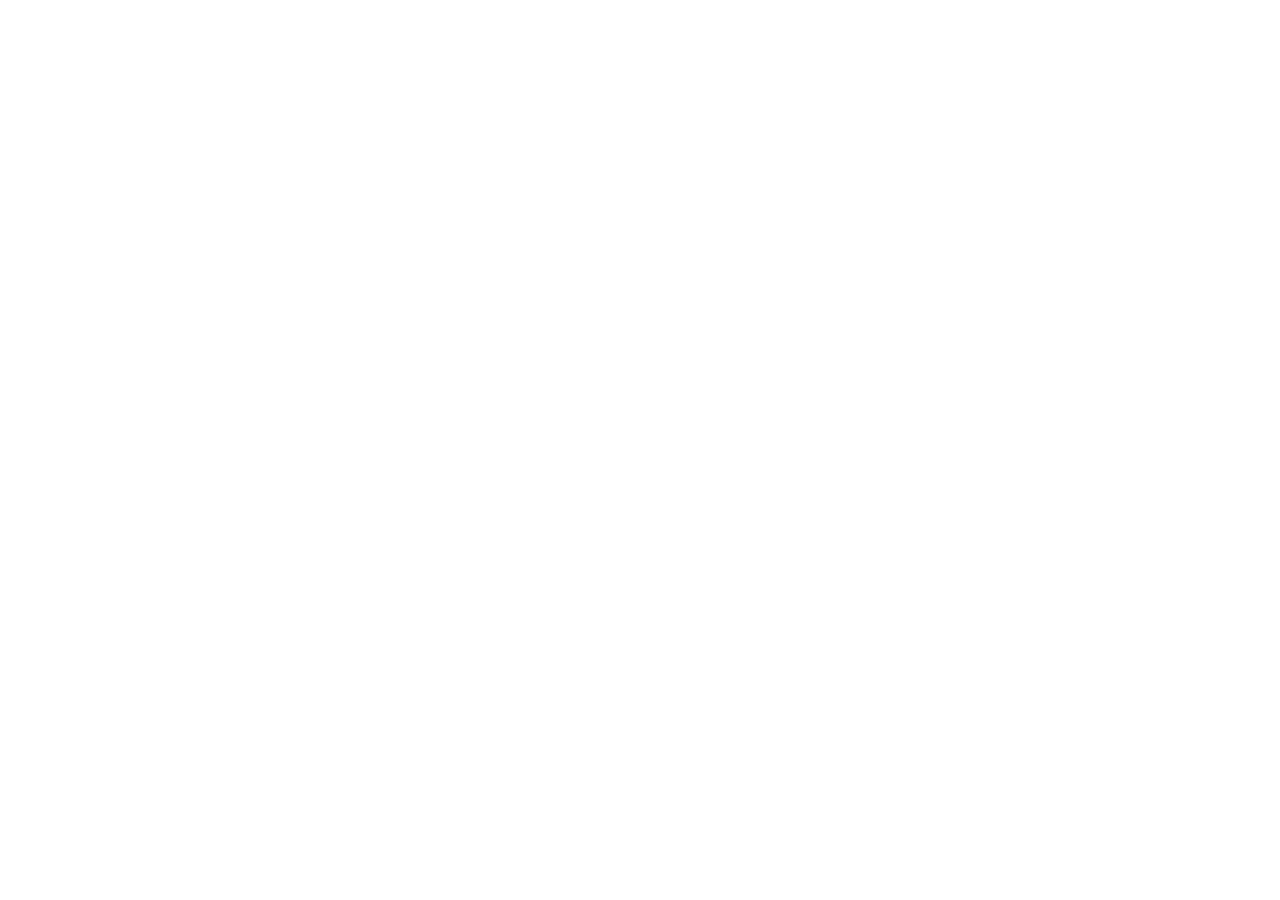
==== contact.html @ c5de1b91 "Ajout du squelette HTML sémantique des 4 pages (header, nav, main, footer)" ====
<!DOCTYPE html>
<html lang="fr">
<head>
    <meta charset="UTF-8">
    <meta name="viewport" content="width=device-width, initial-scale=1.0">
    <title>AfriConnect Summit 2026 - Contact & Inscriptions</title>
    <link rel="stylesheet" href="css/style.css">
</head>
<body>
    <header>
        <nav>
            <!-- logo,lien,toggle dark mode,hamburger -->
        </nav>
    </header>

    <main>
        <section id="hero-interne">

        </section>

        <section id="formulaire">

        </section>

        <section id="faq">

        </section>

        <section id="carte">

        </section>
    </main>

    <footer>

    </footer>

    <script src="js/main.js"></script>   
</body>
</html>
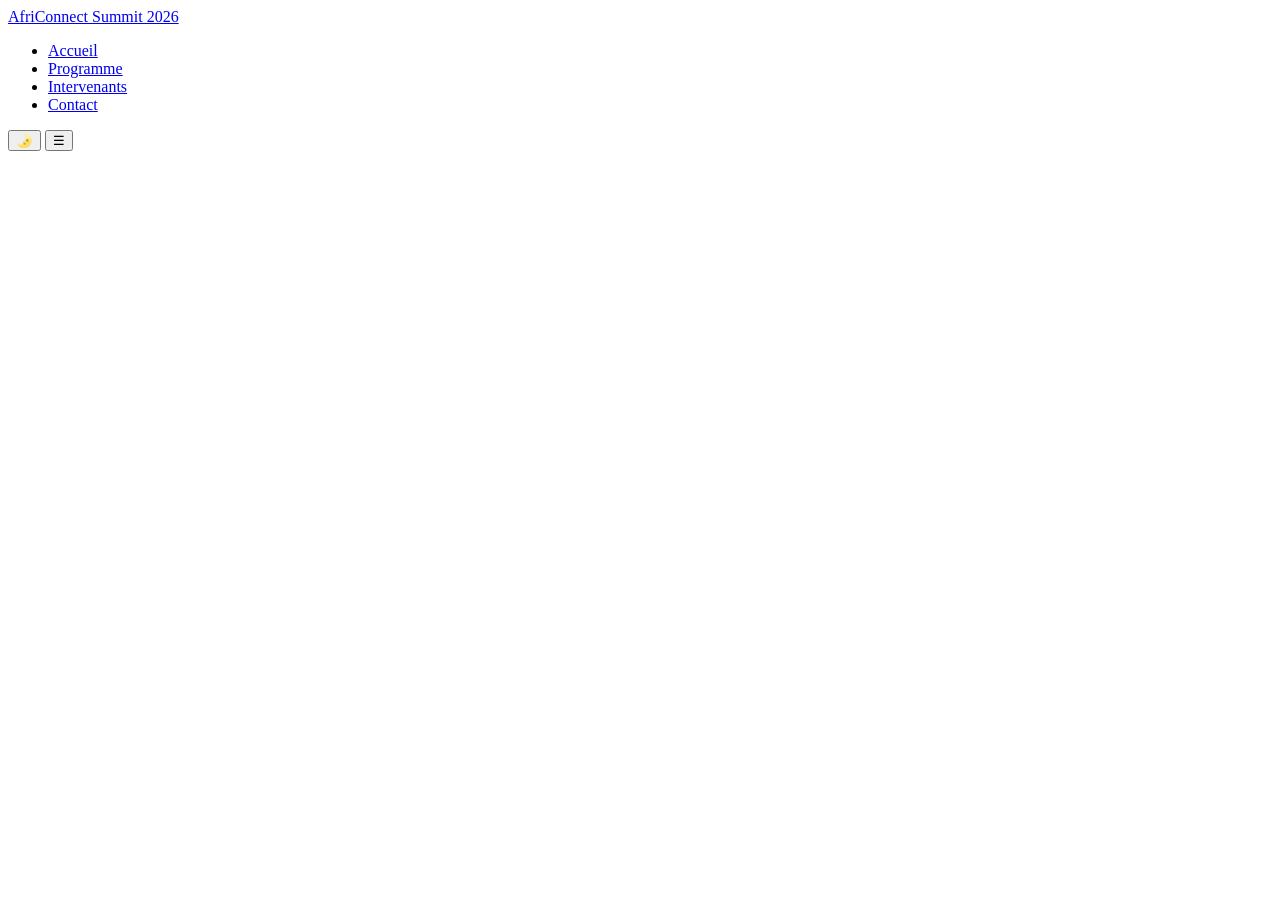
==== commit e22a5360: "Ajout du contenu de la navbar (logo, liens, toggle, hamburger) sur les 4 pages" ====
--- a/contact.html
+++ b/contact.html
@@ -10,6 +10,19 @@
     <header>
         <nav>
             <!-- logo,lien,toggle dark mode,hamburger -->
+             <!-- lien qui amene toujours vers l'accueil -->
+             <a href="index.html" class="logo">AfriConnect Summit 2026</a>
+              <!-- liste des 4 liens de navigations -->
+              <ul class="nav-links">
+                  <li><a href="index.html">Accueil</a></li>
+                  <li><a href="programme.html">Programme</a></li>
+                  <li><a href="intervenants.html">Intervenants</a></li>
+                  <li><a href="contact.html">Contact</a></li>
+              </ul>
+                <!-- bouton pour basculer entre le mode clair et le mode sombre -->
+                 <button class="theme-toggle" aria-label="changer le theme">🌛</button>
+                 <!-- bouton hamburger pour les petits ecrans --> 
+                 <button class="hamburger" aria-label="Menu">☰</button>
         </nav>
     </header>
 
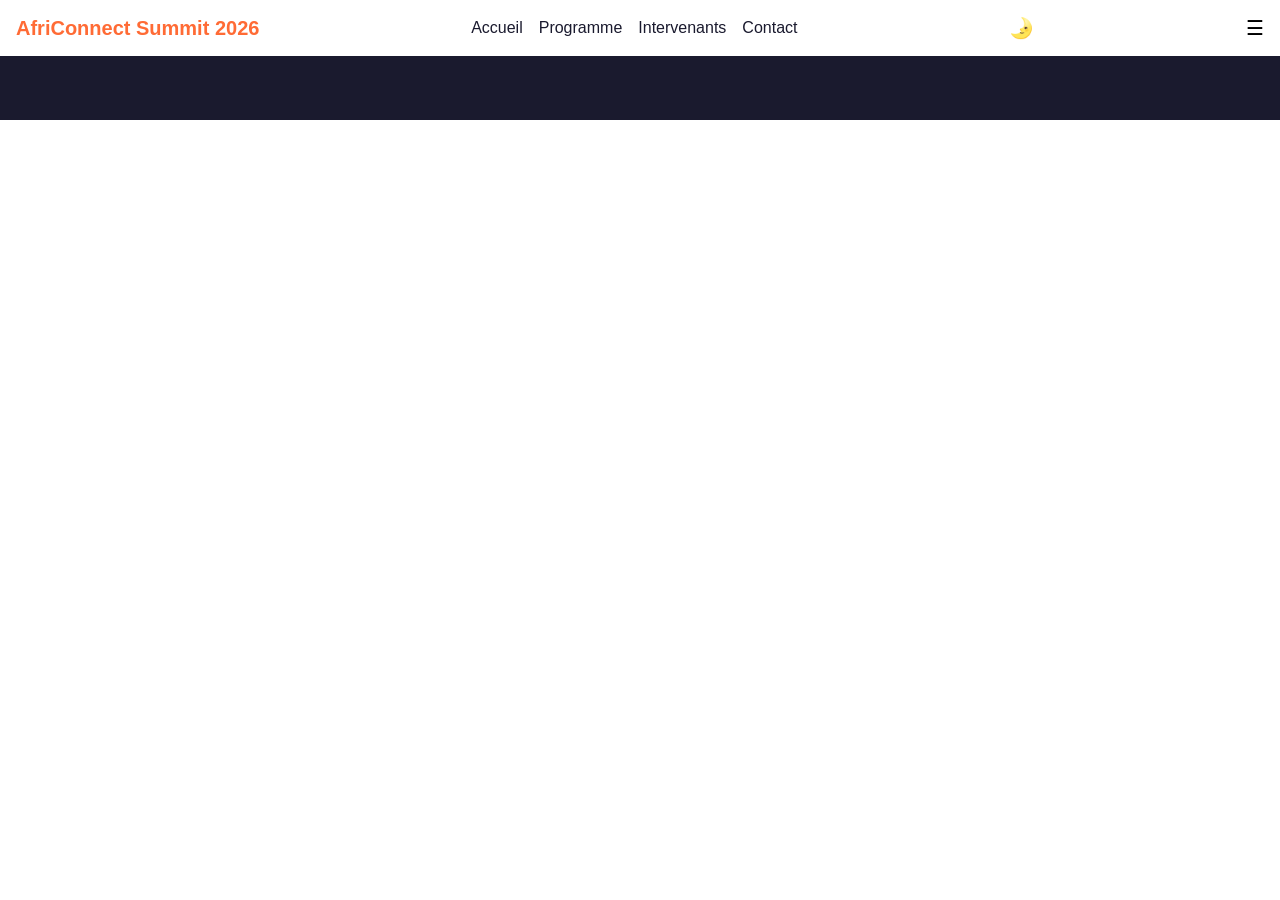
==== commit 34961e1d: "Correction du conflit CSS entre navbar et fil d'Ariane (ajout classe main-nav)et Ajout du hero inter" ====
--- a/contact.html
+++ b/contact.html
@@ -1,28 +1,30 @@
 <!DOCTYPE html>
 <html lang="fr">
+
 <head>
     <meta charset="UTF-8">
     <meta name="viewport" content="width=device-width, initial-scale=1.0">
     <title>AfriConnect Summit 2026 - Contact & Inscriptions</title>
     <link rel="stylesheet" href="css/style.css">
 </head>
+
 <body>
     <header>
-        <nav>
+        <nav class="main-nav">
             <!-- logo,lien,toggle dark mode,hamburger -->
-             <!-- lien qui amene toujours vers l'accueil -->
-             <a href="index.html" class="logo">AfriConnect Summit 2026</a>
-              <!-- liste des 4 liens de navigations -->
-              <ul class="nav-links">
-                  <li><a href="index.html">Accueil</a></li>
-                  <li><a href="programme.html">Programme</a></li>
-                  <li><a href="intervenants.html">Intervenants</a></li>
-                  <li><a href="contact.html">Contact</a></li>
-              </ul>
-                <!-- bouton pour basculer entre le mode clair et le mode sombre -->
-                 <button class="theme-toggle" aria-label="changer le theme">🌛</button>
-                 <!-- bouton hamburger pour les petits ecrans --> 
-                 <button class="hamburger" aria-label="Menu">☰</button>
+            <a href="index.html" class="logo">
+                <i class="bi bi-globe"></i>AfriConnect Summit 2026</a>
+            <!-- liste des 4 liens de navigations -->
+            <ul class="nav-links">
+                <li><a href="index.html">Accueil</a></li>
+                <li><a href="programme.html">Programme</a></li>
+                <li><a href="intervenants.html">Intervenants</a></li>
+                <li><a href="contact.html">Contact</a></li>
+            </ul>
+            <!-- bouton pour basculer entre le mode clair et le mode sombre -->
+            <button class="theme-toggle" aria-label="changer le theme">🌛</button>
+            <!-- bouton hamburger pour les petits ecrans -->
+            <button class="hamburger" aria-label="Menu">☰</button>
         </nav>
     </header>
 
@@ -48,6 +50,7 @@
 
     </footer>
 
-    <script src="js/main.js"></script>   
+    <script src="js/main.js"></script>
 </body>
+
 </html>
--- a/css/style.css
+++ b/css/style.css
@@ -0,0 +1,469 @@
+:root {
+  --color-primary: #FF6B35;
+  --color-secondary: #004E89;
+  --color-bg: #FFFFFF;
+  --color-text: #1A1A2E;
+  --font-heading: 'Sora', sans-serif;
+  --font-body: 'Inter', sans-serif;
+  --spacing-md: 1rem;
+  --radius: 8px;
+}
+
+[data-theme="dark"] {
+  --color-bg: #1A1A2E;
+  --color-text: #F1F5F9;
+}
+
+/* RESET CSS */
+/* On annule les marges/paddings par défaut du navigateur (différents selon Chrome, Firefox, etc.)
+   et on force box-sizing: border-box pour que les paddings/bordures n'agrandissent pas
+   la taille totale des éléments (plus facile à calculer en layout)  */
+* {
+  margin: 0;
+  padding: 0;
+  box-sizing: border-box;
+}
+
+/* STYLE DE BASE DU BODY */
+/* On applique la police de texte courant et les couleurs de fond/texte
+   définies dans les variables CSS de :root.
+   La transition permet un changement en douceur lors du basculement dark/light mode  */
+body {
+  font-family: var(--font-body);
+  background-color: var(--color-bg);
+  color: var(--color-text);
+  transition: background-color 0.3s ease, color 0.3s ease;
+}
+
+/* NAVBAR */
+.main-nav {
+  display: flex;
+  align-items: center;
+  justify-content: space-between;
+  padding: var(--spacing-md);
+  background-color: var(--color-bg);
+}
+.main-nav {
+  display: flex;
+  align-items: center;
+  justify-content: space-between;
+  padding: var(--spacing-md);
+  background-color: var(--color-bg);
+  flex-wrap: wrap;
+  gap: var(--spacing-md);
+}
+
+.nav-links {
+  display: flex;
+  list-style: none;
+  gap: var(--spacing-md);
+}
+
+.nav-links a {
+  text-decoration: none;
+  color: var(--color-text);
+  font-family: var(--font-body);
+}
+
+.logo {
+  font-family: var(--font-heading);
+  font-weight: bold;
+  font-size: 1.25rem;
+  color: var(--color-primary);
+  text-decoration: none;
+}
+
+.theme-toggle,
+.hamburger {
+  background: none;
+  border: none;
+  font-size: 1.25rem;
+  cursor: pointer;
+}
+
+/* RESPONSIVE - MOBILE (sous 768px)  */
+@media (max-width: 768px) {
+  .nav-links {
+    display: none;
+  }
+}
+
+/*  HERO */
+#hero {
+  min-height: 100vh;
+  display: flex;
+  flex-direction: column;
+  align-items: center;
+  justify-content: center;
+  text-align: center;
+  padding: var(--spacing-md);
+  gap: var(--spacing-md);
+  animation: fadeIn 1s ease-in;
+}
+
+#hero h1 {
+  font-family: var(--font-heading);
+  font-size: 2.5rem;
+  color: var(--color-text);
+  max-width: 700px;
+}
+
+#hero p {
+  font-family: var(--font-body);
+  font-size: 1.1rem;
+  color: var(--color-secondary);
+}
+
+.hero-buttons {
+  display: flex;
+  gap: var(--spacing-md);
+  margin-top: var(--spacing-md);
+}
+
+.btn-primary,
+.btn-secondary {
+  padding: 0.75rem 1.5rem;
+  border-radius: var(--radius);
+  text-decoration: none;
+  font-family: var(--font-body);
+  font-weight: bold;
+  transition: transform 0.2s ease, opacity 0.2s ease;
+}
+
+.btn-primary {
+  background-color: var(--color-primary);
+  color: #FFFFFF;
+}
+
+.btn-secondary {
+  background-color: transparent;
+  color: var(--color-primary);
+  border: 2px solid var(--color-primary);
+}
+
+.btn-primary:hover,
+.btn-secondary:hover {
+  transform: translateY(-3px);
+  opacity: 0.9;
+}
+#hero {
+  min-height: 100vh;
+  display: flex;
+  flex-direction: column;
+  align-items: center;
+  justify-content: center;
+  text-align: center;
+  padding: var(--spacing-md);
+  gap: var(--spacing-md);
+  animation: fadeIn 1s ease-in;
+  
+  background-image: linear-gradient(rgba(0, 0, 0, 0.3), rgba(0, 0, 0, 0.3)), url('../images/hero-bg.png');
+  background-size: cover;
+  background-position: center;
+  background-repeat: no-repeat;
+}
+#hero h1 {
+  font-family: var(--font-heading);
+  font-size: 2.5rem;
+  color: #FFFFFF;  /* changé en blanc */
+  max-width: 700px;
+}
+
+#hero p {
+  font-family: var(--font-body);
+  font-size: 1.1rem;
+  color: #F1F5F9;  /* changé en gris très clair */
+}
+
+/* Animation d'apparition en fondu au chargement de la page */
+@keyframes fadeIn {
+  from {
+    opacity: 0;
+  }
+
+  to {
+    opacity: 1;
+  }
+}
+
+/* STATS */
+#stats {
+  padding: calc(var(--spacing-md) * 3) var(--spacing-md);
+  text-align: center;
+}
+
+#stats h2 {
+  font-family: var(--font-heading);
+  font-size: 2rem;
+  margin-bottom: calc(var(--spacing-md) * 2);
+  color: var(--color-text);
+}
+
+.stats-grid {
+  display: grid;
+  grid-template-columns: repeat(4, 1fr);
+  gap: var(--spacing-md);
+  max-width: 1000px;
+  margin: 0 auto;
+}
+
+.stat-number {
+  display: block;
+  font-family: var(--font-heading);
+  font-size: 2.5rem;
+  font-weight: bold;
+  color: var(--color-primary);
+}
+
+.stat-item p {
+  font-family: var(--font-body);
+  color: var(--color-secondary);
+}
+
+/* ===== POURQUOI PARTICIPER ===== */
+#pourquoi-participer {
+  padding: calc(var(--spacing-md) * 3) var(--spacing-md);
+  text-align: center;
+}
+
+#pourquoi-participer h2 {
+  font-family: var(--font-heading);
+  font-size: 2rem;
+  margin-bottom: calc(var(--spacing-md) * 2);
+  color: var(--color-text);
+}
+
+.reasons-grid {
+  display: flex;
+  justify-content: center;
+  gap: calc(var(--spacing-md) * 2);
+  flex-wrap: wrap;
+  max-width: 1100px;
+  margin: 0 auto;
+}
+
+.reason-item {
+  flex: 1;
+  min-width: 250px;
+  max-width: 320px;
+}
+
+.reason-item i {
+  font-size: 2.5rem;
+  color: var(--color-primary);
+  margin-bottom: var(--spacing-md);
+  display: block;
+}
+
+.reason-item h3 {
+  font-family: var(--font-heading);
+  font-size: 1.25rem;
+  margin-bottom: 0.5rem;
+  color: var(--color-text);
+}
+
+.reason-item p {
+  font-family: var(--font-body);
+  color: var(--color-secondary);
+  font-size: 0.95rem;
+}
+
+/*  INTERVENANTS VEDETTES */
+#intervenants {
+  padding: calc(var(--spacing-md) * 3) var(--spacing-md);
+  text-align: center;
+}
+
+#intervenants h2 {
+  font-family: var(--font-heading);
+  font-size: 2rem;
+  margin-bottom: calc(var(--spacing-md) * 2);
+  color: var(--color-text);
+}
+
+.speakers-grid {
+  display: grid;
+  grid-template-columns: repeat(4, 1fr);
+  gap: var(--spacing-md);
+  max-width: 1100px;
+  margin: 0 auto calc(var(--spacing-md) * 2) auto;
+}
+
+.speaker-card {
+  background-color: var(--color-bg);
+  border-radius: var(--radius);
+  overflow: hidden;
+  box-shadow: 0 2px 8px rgba(0, 0, 0, 0.1);
+  transition: transform 0.3s ease, box-shadow 0.3s ease;
+}
+
+.speaker-card img {
+  width: 100%;
+  height: 220px;
+  object-fit: cover;
+  display: block;
+}
+
+.speaker-card h3 {
+  font-family: var(--font-heading);
+  font-size: 1.1rem;
+  margin-top: var(--spacing-md);
+  color: var(--color-text);
+}
+
+.speaker-card p {
+  font-family: var(--font-body);
+  font-size: 0.9rem;
+  color: var(--color-secondary);
+  padding: 0 0.5rem;
+  margin-bottom: 0.5rem;
+}
+
+/* Effet hover : la carte se soulève légèrement avec une ombre plus marquée */
+.speaker-card:hover {
+  transform: translateY(-5px);
+  box-shadow: 0 6px 16px rgba(0, 0, 0, 0.15);
+}
+
+/* SPONSORS */
+#sponsors {
+  padding: calc(var(--spacing-md) * 3) var(--spacing-md);
+  text-align: center;
+}
+
+#sponsors h2 {
+  font-family: var(--font-heading);
+  font-size: 2rem;
+  margin-bottom: calc(var(--spacing-md) * 2);
+  color: var(--color-text);
+}
+
+.sponsors-flex {
+  display: flex;
+  flex-wrap: wrap;
+  justify-content: center;
+  align-items: center;
+  gap: var(--spacing-md);
+  max-width: 900px;
+  margin: 0 auto;
+}
+
+.sponsor-tier {
+  background-color: var(--color-bg);
+  border: 2px solid var(--color-secondary);
+  border-radius: var(--radius);
+  display: flex;
+  align-items: center;
+  justify-content: center;
+  font-family: var(--font-body);
+  font-weight: bold;
+  color: var(--color-text);
+}
+
+/* Niveau Or : le plus grand, le plus visible */
+.sponsor-tier.gold {
+  width: 220px;
+  height: 100px;
+  font-size: 1.2rem;
+  border-color: #FFD700;
+}
+
+/* Niveau Argent : taille intermédiaire */
+.sponsor-tier.silver {
+  width: 170px;
+  height: 80px;
+  font-size: 1rem;
+  border-color: #C0C0C0;
+}
+
+/* Niveau Bronze : le plus petit */
+.sponsor-tier.bronze {
+  width: 130px;
+  height: 60px;
+  font-size: 0.85rem;
+  border-color: #CD7F32;
+}
+/* FOOTER*/
+footer {
+  background-color: var(--color-text);
+  color: #FFFFFF;
+  padding: calc(var(--spacing-md) * 2) var(--spacing-md);
+  display: flex;
+  flex-wrap: wrap;
+  justify-content: space-between;
+  gap: calc(var(--spacing-md) * 2);
+}
+
+.footer-col {
+  flex: 1;
+  min-width: 200px;
+}
+
+.footer-col h3 {
+  font-family: var(--font-heading);
+  margin-bottom: var(--spacing-md);
+  color: #FFFFFF;
+}
+
+.footer-col p,
+.footer-col a {
+  color: #F1F5F9;
+  text-decoration: none;
+  font-family: var(--font-body);
+  font-size: 0.9rem;
+}
+
+.footer-col ul {
+  list-style: none;
+}
+
+.footer-col ul li {
+  margin-bottom: 0.5rem;
+}
+
+.social-icons {
+  display: flex;
+  gap: var(--spacing-md);
+}
+
+.social-icons i {
+  font-size: 1.5rem;
+  color: #FFFFFF;
+}
+
+.copyright {
+  width: 100%;
+  text-align: center;
+  font-size: 0.85rem;
+  color: #CBD5E1;
+  border-top: 1px solid rgba(255, 255, 255, 0.2);
+  padding-top: var(--spacing-md);
+}
+
+/* Bouton retour en haut : fixe, en bas à droite de l'écran */
+#back-to-top {
+  position: fixed;
+  bottom: 20px;
+  right: 20px;
+  background-color: var(--color-primary);
+  color: #FFFFFF;
+  border: none;
+  border-radius: 50%;
+  width: 45px;
+  height: 45px;
+  font-size: 1.2rem;
+  cursor: pointer;
+  box-shadow: 0 2px 8px rgba(0, 0, 0, 0.2);
+  display: none; /* caché par défaut, affiché via JavaScript après 300px de scroll */
+}
+/*FIL D'ARIANE*/
+.breadcrumb {
+  padding: var(--spacing-md);
+  font-size: 0.9rem;
+  color: var(--color-secondary);
+}
+
+.breadcrumb a {
+  color: var(--color-primary);
+  text-decoration: none;
+}
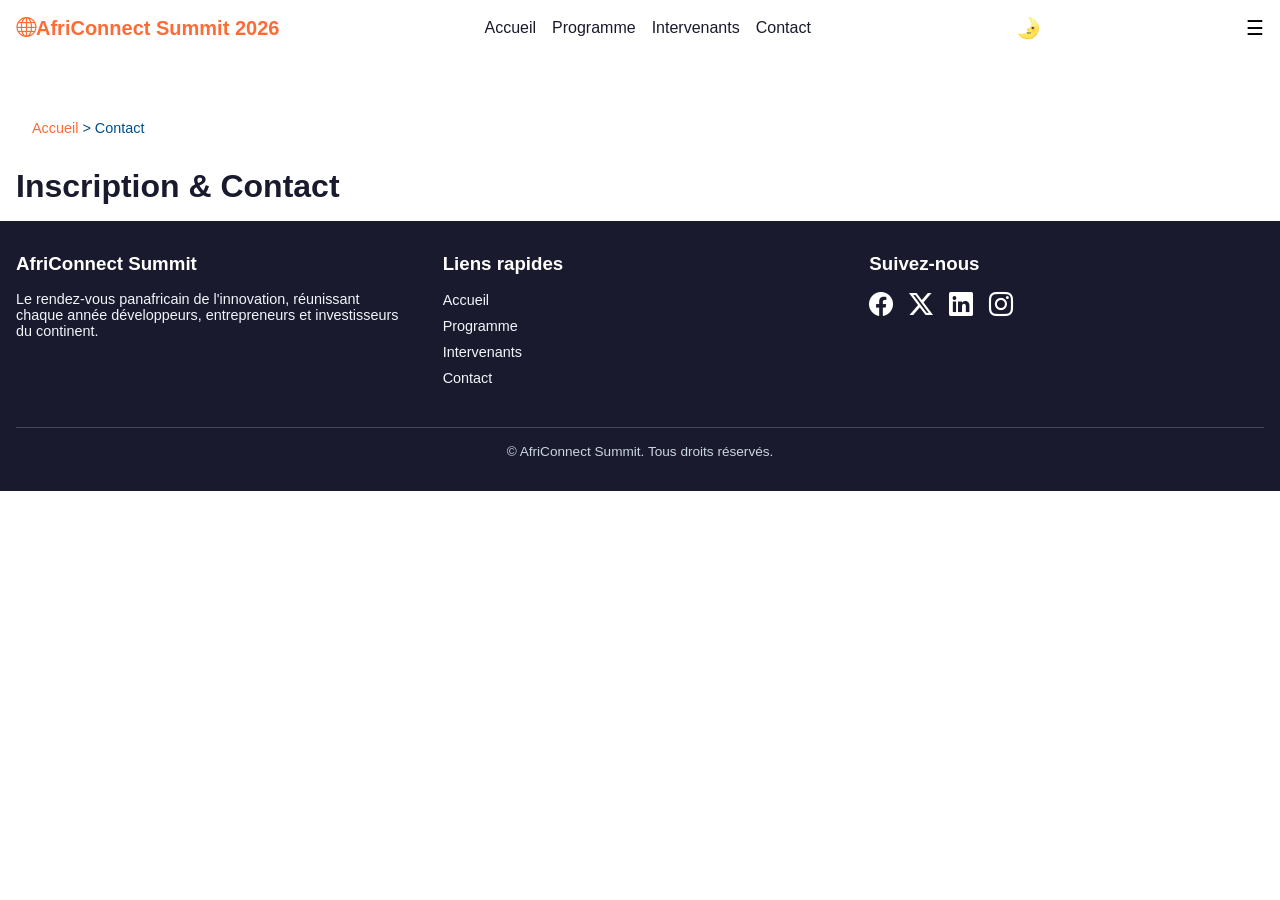
==== commit 506376d5: "Ajout de la navbar, footer et hero interne sur contact.html" ====
--- a/contact.html
+++ b/contact.html
@@ -6,6 +6,7 @@
     <meta name="viewport" content="width=device-width, initial-scale=1.0">
     <title>AfriConnect Summit 2026 - Contact & Inscriptions</title>
     <link rel="stylesheet" href="css/style.css">
+    <link rel="stylesheet" href="https://cdn.jsdelivr.net/npm/bootstrap-icons@1.11.3/font/bootstrap-icons.min.css">
 </head>
 
 <body>
@@ -30,10 +31,15 @@
 
     <main>
         <section id="hero-interne">
+            <nav class="breadcrumb">
+                <a href="index.html">Accueil</a> <span>&gt;</span> <span>Contact</span>
+            </nav>
+            <h1>Inscription & Contact</h1>
 
         </section>
 
         <section id="formulaire">
+            
 
         </section>
 
@@ -47,6 +53,37 @@
     </main>
 
     <footer>
+        <div class="footer-col">
+            <h3>AfriConnect Summit</h3>
+            <p>Le rendez-vous panafricain de l'innovation, réunissant chaque année développeurs, entrepreneurs et
+                investisseurs du continent.</p>
+        </div>
+
+        <div class="footer-col">
+            <h3>Liens rapides</h3>
+            <ul>
+                <li><a href="index.html">Accueil</a></li>
+                <li><a href="programme.html">Programme</a></li>
+                <li><a href="intervenants.html">Intervenants</a></li>
+                <li><a href="contact.html">Contact</a></li>
+            </ul>
+        </div>
+
+        <div class="footer-col">
+            <h3>Suivez-nous</h3>
+            <div class="social-icons">
+                <a href="#" aria-label="Facebook"><i class="bi bi-facebook"></i></a>
+                <a href="#" aria-label="Twitter"><i class="bi bi-twitter-x"></i></a>
+                <a href="#" aria-label="LinkedIn"><i class="bi bi-linkedin"></i></a>
+                <a href="#" aria-label="Instagram"><i class="bi bi-instagram"></i></a>
+            </div>
+        </div>
+
+        <p class="copyright">&copy; <span id="year"></span> AfriConnect Summit. Tous droits réservés.</p>
+
+        <button id="back-to-top" aria-label="Retour en haut">
+            <i class="bi bi-arrow-up"></i>
+        </button>
 
     </footer>
 
--- a/css/style.css
+++ b/css/style.css
@@ -43,6 +43,7 @@
   padding: var(--spacing-md);
   background-color: var(--color-bg);
 }
+
 .main-nav {
   display: flex;
   align-items: center;
@@ -146,6 +147,7 @@
   transform: translateY(-3px);
   opacity: 0.9;
 }
+
 #hero {
   min-height: 100vh;
   display: flex;
@@ -156,23 +158,26 @@
   padding: var(--spacing-md);
   gap: var(--spacing-md);
   animation: fadeIn 1s ease-in;
-  
+
   background-image: linear-gradient(rgba(0, 0, 0, 0.3), rgba(0, 0, 0, 0.3)), url('../images/hero-bg.png');
   background-size: cover;
   background-position: center;
   background-repeat: no-repeat;
 }
+
 #hero h1 {
   font-family: var(--font-heading);
   font-size: 2.5rem;
-  color: #FFFFFF;  /* changé en blanc */
+  color: #FFFFFF;
+  /* changé en blanc */
   max-width: 700px;
 }
 
 #hero p {
   font-family: var(--font-body);
   font-size: 1.1rem;
-  color: #F1F5F9;  /* changé en gris très clair */
+  color: #F1F5F9;
+  /* changé en gris très clair */
 }
 
 /* Animation d'apparition en fondu au chargement de la page */
@@ -383,6 +388,7 @@
   font-size: 0.85rem;
   border-color: #CD7F32;
 }
+
 /* FOOTER*/
 footer {
   background-color: var(--color-text);
@@ -454,8 +460,10 @@
   font-size: 1.2rem;
   cursor: pointer;
   box-shadow: 0 2px 8px rgba(0, 0, 0, 0.2);
-  display: none; /* caché par défaut, affiché via JavaScript après 300px de scroll */
-}
+  display: none;
+  /* caché par défaut, affiché via JavaScript après 300px de scroll */
+}
+
 /*FIL D'ARIANE*/
 .breadcrumb {
   padding: var(--spacing-md);
@@ -466,4 +474,239 @@
 .breadcrumb a {
   color: var(--color-primary);
   text-decoration: none;
+}
+
+/* HERO INTERNE */
+#hero-interne {
+  padding: calc(var(--spacing-md) * 3) var(--spacing-md) var(--spacing-md);
+  text-align: left;
+}
+
+#hero-interne h1 {
+  font-family: var(--font-heading);
+  font-size: 2rem;
+  color: var(--color-text);
+  margin-top: var(--spacing-md);
+}
+
+/*  ONGLETS PROGRAMME */
+#onglets-jours {
+  padding: var(--spacing-md) var(--spacing-md) calc(var(--spacing-md) * 3);
+  max-width: 1000px;
+  margin: 0 auto;
+}
+
+#onglets-jours h2 {
+  font-family: var(--font-heading);
+  font-size: 2rem;
+  text-align: center;
+  margin-bottom: var(--spacing-md);
+}
+
+.tabs-buttons {
+  display: flex;
+  justify-content: center;
+  gap: var(--spacing-md);
+  margin-bottom: calc(var(--spacing-md) * 2);
+}
+
+.tab-btn {
+  padding: 0.75rem 1.5rem;
+  border: 2px solid var(--color-primary);
+  background-color: transparent;
+  color: var(--color-primary);
+  border-radius: var(--radius);
+  font-family: var(--font-body);
+  font-weight: bold;
+  cursor: pointer;
+  transition: background-color 0.2s ease, color 0.2s ease;
+}
+
+/* L'onglet actif a un fond plein */
+.tab-btn.active {
+  background-color: var(--color-primary);
+  color: #FFFFFF;
+}
+
+/* Cache les tableaux non actifs */
+.hidden {
+  display: none;
+}
+
+table {
+  width: 100%;
+  border-collapse: collapse;
+  font-family: var(--font-body);
+}
+
+thead {
+  background-color: var(--color-primary);
+  color: #FFFFFF;
+}
+
+th,
+td {
+  padding: 0.75rem;
+  text-align: left;
+}
+
+/* Alternance de couleurs sur les lignes */
+tbody tr:nth-child(even) {
+  background-color: rgba(0, 78, 137, 0.05);
+}
+
+tbody tr:nth-child(odd) {
+  background-color: #FFFFFF;
+}
+
+/* THÉMATIQUES */
+#thematiques {
+  padding: calc(var(--spacing-md) * 3) var(--spacing-md);
+  text-align: center;
+}
+
+#thematiques h2 {
+  font-family: var(--font-heading);
+  font-size: 2rem;
+  margin-bottom: calc(var(--spacing-md) * 2);
+  color: var(--color-text);
+}
+
+.themes-grid {
+  display: grid;
+  grid-template-columns: repeat(2, 1fr);
+  gap: calc(var(--spacing-md) * 1.5);
+  max-width: 800px;
+  margin: 0 auto;
+}
+
+.theme-card {
+  background-color: var(--color-bg);
+  border: 1px solid rgba(0, 0, 0, 0.1);
+  border-radius: var(--radius);
+  padding: calc(var(--spacing-md) * 1.5);
+  text-align: left;
+  transition: transform 0.3s ease, box-shadow 0.3s ease;
+}
+
+.theme-card:hover {
+  transform: translateY(-5px);
+  box-shadow: 0 6px 16px rgba(0, 0, 0, 0.1);
+}
+
+.theme-card i {
+  font-size: 2rem;
+  color: var(--color-primary);
+  margin-bottom: var(--spacing-md);
+  display: block;
+}
+
+.theme-card h3 {
+  font-family: var(--font-heading);
+  font-size: 1.2rem;
+  margin-bottom: 0.5rem;
+  color: var(--color-text);
+}
+
+.theme-card p {
+  font-family: var(--font-body);
+  color: var(--color-secondary);
+  font-size: 0.9rem;
+}
+/* ===== FILTRES INTERVENANTS ===== */
+#filtres {
+  padding: var(--spacing-md) var(--spacing-md) 0;
+  text-align: center;
+}
+
+.filter-buttons {
+  display: flex;
+  justify-content: center;
+  gap: var(--spacing-md);
+  flex-wrap: wrap;
+}
+
+.filter-btn {
+  padding: 0.6rem 1.2rem;
+  border: 2px solid var(--color-primary);
+  background-color: transparent;
+  color: var(--color-primary);
+  border-radius: var(--radius);
+  font-family: var(--font-body);
+  cursor: pointer;
+  transition: background-color 0.2s ease, color 0.2s ease;
+}
+
+.filter-btn.active {
+  background-color: var(--color-primary);
+  color: #FFFFFF;
+}
+
+/* GRILLE INTERVENANTS COMPLÈTE */
+#grille-intervenants {
+  padding: calc(var(--spacing-md) * 2) var(--spacing-md) calc(var(--spacing-md) * 3);
+  max-width: 1100px;
+  margin: 0 auto;
+}
+
+.speakers-grid-full {
+  display: grid;
+  grid-template-columns: repeat(3, 1fr);
+  gap: var(--spacing-md);
+}
+
+.speaker-card-full {
+  background-color: var(--color-bg);
+  border-radius: var(--radius);
+  overflow: hidden;
+  box-shadow: 0 2px 8px rgba(0, 0, 0, 0.1);
+  text-align: center;
+  transition: transform 0.3s ease, box-shadow 0.3s ease;
+}
+
+.speaker-card-full img {
+  width: 100%;
+  height: 200px;
+  object-fit: cover;
+  display: block;
+}
+
+.speaker-card-full h3 {
+  font-family: var(--font-heading);
+  font-size: 1.1rem;
+  margin-top: var(--spacing-md);
+  color: var(--color-text);
+}
+
+.speaker-card-full .specialty {
+  font-family: var(--font-body);
+  font-size: 0.9rem;
+  color: var(--color-primary);
+  font-weight: bold;
+}
+
+.speaker-card-full .country {
+  font-family: var(--font-body);
+  font-size: 0.85rem;
+  color: var(--color-secondary);
+  padding-bottom: var(--spacing-md);
+}
+
+/* Effet hover : ombre + translation vers le haut */
+.speaker-card-full:hover {
+  transform: translateY(-5px);
+  box-shadow: 0 6px 16px rgba(0, 0, 0, 0.15);
+}
+
+/* RESPONSIVE GRILLE INTERVENANTS */
+@media (max-width: 992px) {
+  .speakers-grid-full {
+    grid-template-columns: repeat(2, 1fr);
+  }
+}
+
+@media (max-width: 600px) {
+  .speakers-grid-full {
+    grid-template-columns: 1fr;
+  }
 }
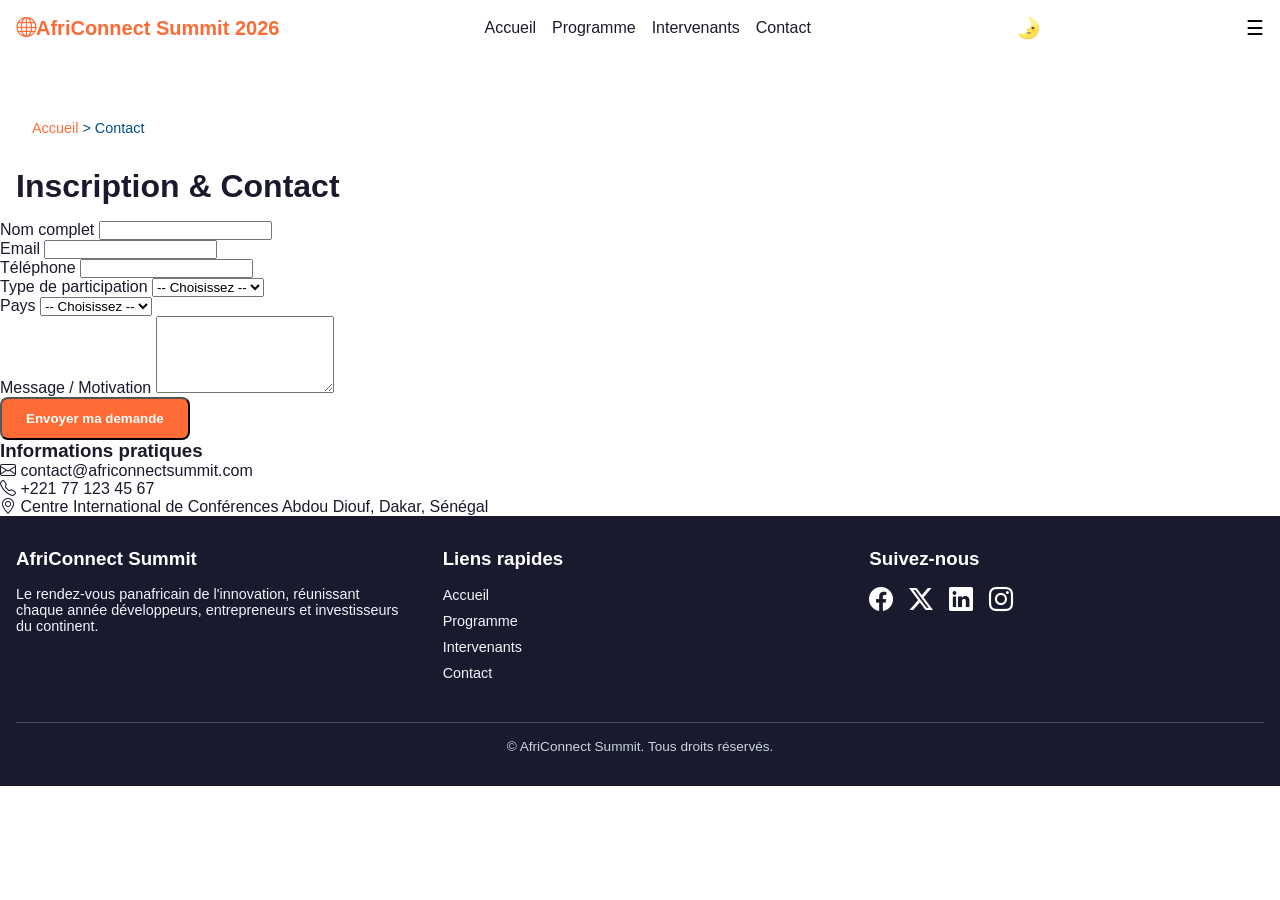
==== commit 967eaf69: "Ajout du formulaire d'inscription et des informations de contact" ====
--- a/contact.html
+++ b/contact.html
@@ -39,7 +39,75 @@
         </section>
 
         <section id="formulaire">
-            
+            <div class="form-container">
+                <form id="registration-form">
+                    <div class="form-group">
+                        <label for="fullname">Nom complet</label>
+                        <input type="text" id="fullname" name="fullname" required>
+                        <span class="error-message"></span>
+                    </div>
+
+                    <div class="form-group">
+                        <label for="email">Email</label>
+                        <input type="email" id="email" name="email" required>
+                        <span class="error-message"></span>
+                    </div>
+
+                    <div class="form-group">
+                        <label for="phone">Téléphone</label>
+                        <input type="tel" id="phone" name="phone" required>
+                        <span class="error-message"></span>
+                    </div>
+
+                    <div class="form-group">
+                        <label for="participation-type">Type de participation</label>
+                        <select id="participation-type" name="participation-type" required>
+                            <option value="">-- Choisissez --</option>
+                            <option value="participant">Participant</option>
+                            <option value="intervenant">Intervenant</option>
+                            <option value="sponsor">Sponsor</option>
+                            <option value="presse">Presse</option>
+                        </select>
+                        <span class="error-message"></span>
+                    </div>
+
+                    <div class="form-group">
+                        <label for="country">Pays</label>
+                        <select id="country" name="country" required>
+                            <option value="">-- Choisissez --</option>
+                            <option value="senegal">Sénégal</option>
+                            <option value="mali">Mali</option>
+                            <option value="ghana">Ghana</option>
+                            <option value="maroc">Maroc</option>
+                            <option value="cote-ivoire">Côte d'Ivoire</option>
+                            <option value="kenya">Kenya</option>
+                            <option value="nigeria">Nigeria</option>
+                            <option value="burkina-faso">Burkina Faso</option>
+                            <option value="cameroun">Cameroun</option>
+                            <option value="tunisie">Tunisie</option>
+                            <option value="rwanda">Rwanda</option>
+                            <option value="benin">Bénin</option>
+                        </select>
+                        <span class="error-message"></span>
+                    </div>
+
+                    <div class="form-group">
+                        <label for="message">Message / Motivation</label>
+                        <textarea id="message" name="message" rows="5" required></textarea>
+                        <span class="error-message"></span>
+                    </div>
+
+                    <button type="submit" class="btn-primary">Envoyer ma demande</button>
+                    <p class="success-message"></p>
+                </form>
+
+                <div class="contact-info">
+                    <h3>Informations pratiques</h3>
+                    <p><i class="bi bi-envelope"></i> contact@africonnectsummit.com</p>
+                    <p><i class="bi bi-telephone"></i> +221 77 123 45 67</p>
+                    <p><i class="bi bi-geo-alt"></i> Centre International de Conférences Abdou Diouf, Dakar, Sénégal</p>
+                </div>
+            </div>
 
         </section>
 
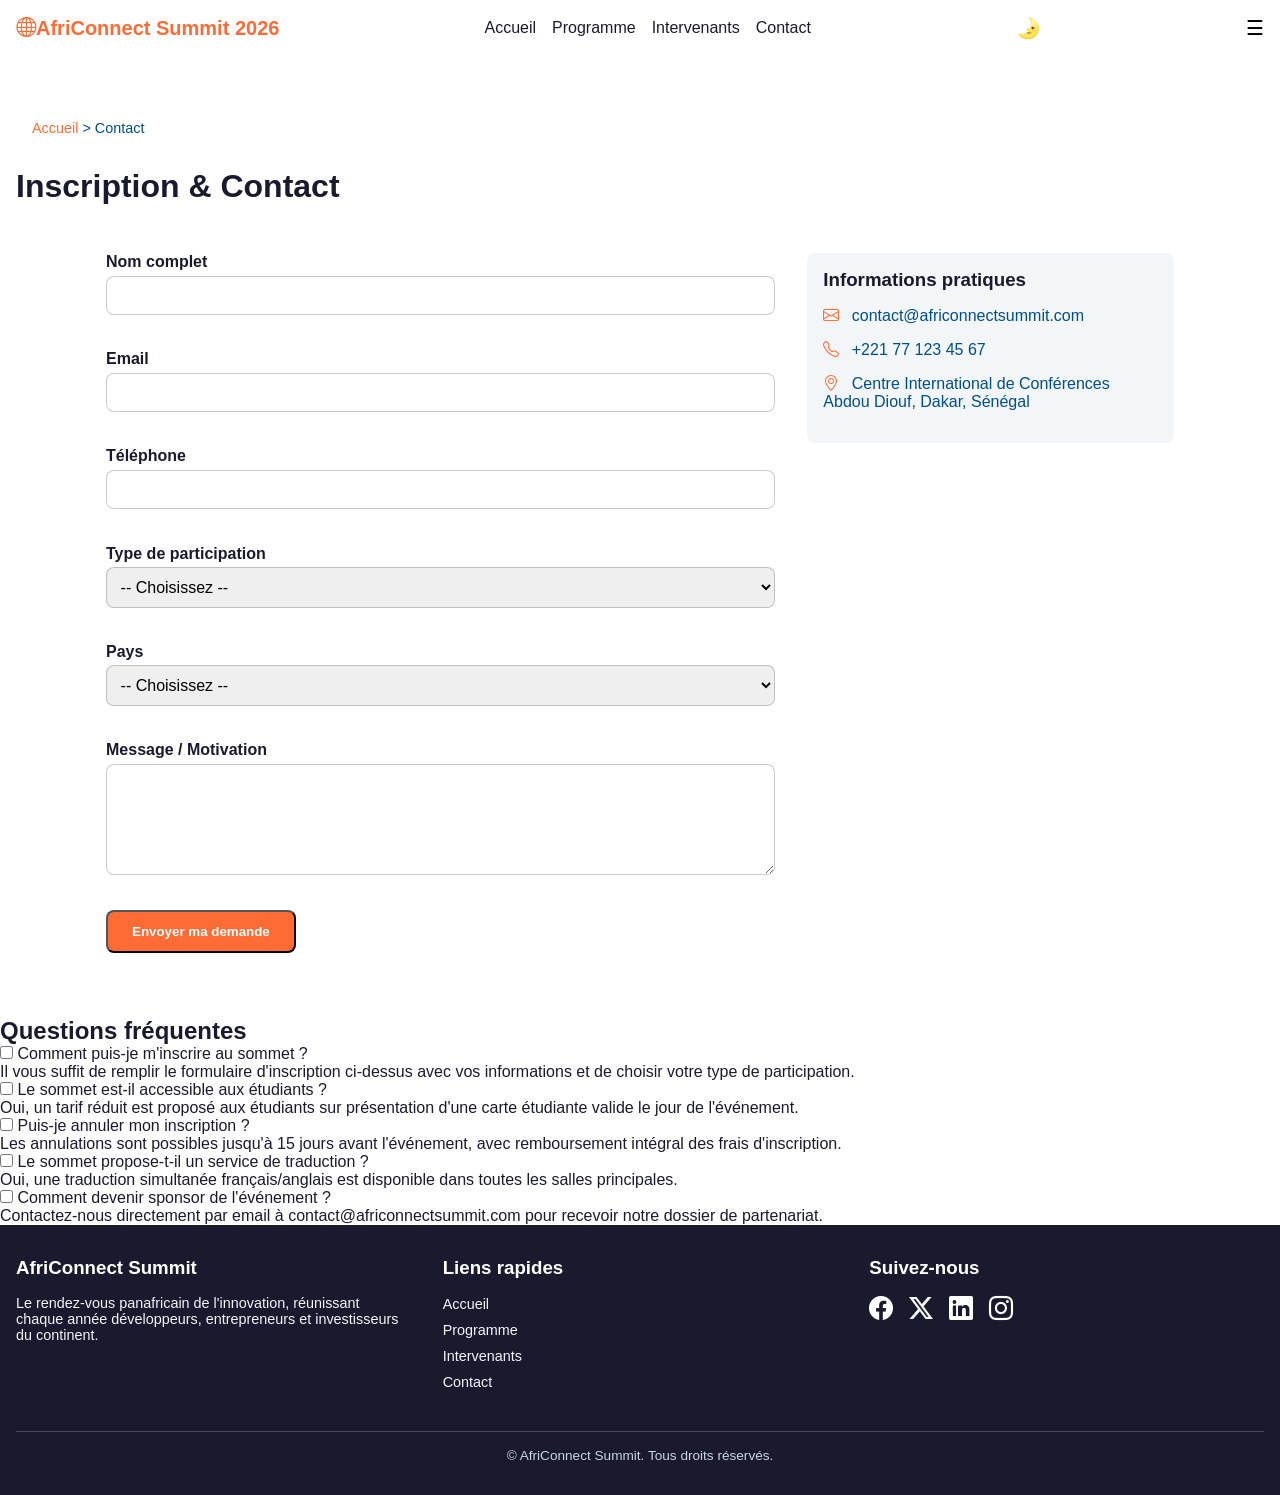
==== commit 7941461d: "Ajout du CSS deux colonnes pour le formulaire de contact" ====
--- a/contact.html
+++ b/contact.html
@@ -112,6 +112,55 @@
         </section>
 
         <section id="faq">
+            <h2>Questions fréquentes</h2>
+            <div class="faq-container">
+
+                <div class="faq-item">
+                    <input type="checkbox" id="faq1" class="faq-toggle">
+                    <label for="faq1" class="faq-question">Comment puis-je m'inscrire au sommet ?</label>
+                    <div class="faq-answer">
+                        <p>Il vous suffit de remplir le formulaire d'inscription ci-dessus avec vos informations et de
+                            choisir votre type de participation.</p>
+                    </div>
+                </div>
+
+                <div class="faq-item">
+                    <input type="checkbox" id="faq2" class="faq-toggle">
+                    <label for="faq2" class="faq-question">Le sommet est-il accessible aux étudiants ?</label>
+                    <div class="faq-answer">
+                        <p>Oui, un tarif réduit est proposé aux étudiants sur présentation d'une carte étudiante valide
+                            le jour de l'événement.</p>
+                    </div>
+                </div>
+
+                <div class="faq-item">
+                    <input type="checkbox" id="faq3" class="faq-toggle">
+                    <label for="faq3" class="faq-question">Puis-je annuler mon inscription ?</label>
+                    <div class="faq-answer">
+                        <p>Les annulations sont possibles jusqu'à 15 jours avant l'événement, avec remboursement
+                            intégral des frais d'inscription.</p>
+                    </div>
+                </div>
+
+                <div class="faq-item">
+                    <input type="checkbox" id="faq4" class="faq-toggle">
+                    <label for="faq4" class="faq-question">Le sommet propose-t-il un service de traduction ?</label>
+                    <div class="faq-answer">
+                        <p>Oui, une traduction simultanée français/anglais est disponible dans toutes les salles
+                            principales.</p>
+                    </div>
+                </div>
+
+                <div class="faq-item">
+                    <input type="checkbox" id="faq5" class="faq-toggle">
+                    <label for="faq5" class="faq-question">Comment devenir sponsor de l'événement ?</label>
+                    <div class="faq-answer">
+                        <p>Contactez-nous directement par email à contact@africonnectsummit.com pour recevoir notre
+                            dossier de partenariat.</p>
+                    </div>
+                </div>
+
+            </div>
 
         </section>
 
--- a/css/style.css
+++ b/css/style.css
@@ -613,7 +613,8 @@
   color: var(--color-secondary);
   font-size: 0.9rem;
 }
-/* ===== FILTRES INTERVENANTS ===== */
+
+/* FILTRES INTERVENANTS */
 #filtres {
   padding: var(--spacing-md) var(--spacing-md) 0;
   text-align: center;
@@ -709,4 +710,97 @@
   .speakers-grid-full {
     grid-template-columns: 1fr;
   }
+}
+
+/* FORMULAIRE */
+#formulaire {
+  padding: calc(var(--spacing-md) * 2) var(--spacing-md) calc(var(--spacing-md) * 3);
+  max-width: 1100px;
+  margin: 0 auto;
+}
+
+.form-container {
+  display: flex;
+  gap: calc(var(--spacing-md) * 2);
+  flex-wrap: wrap;
+}
+
+#registration-form {
+  flex: 2;
+  min-width: 300px;
+}
+
+.contact-info {
+  flex: 1;
+  min-width: 250px;
+  background-color: rgba(0, 78, 137, 0.05);
+  padding: var(--spacing-md);
+  border-radius: var(--radius);
+  height: fit-content;
+}
+
+.contact-info h3 {
+  font-family: var(--font-heading);
+  margin-bottom: var(--spacing-md);
+  color: var(--color-text);
+}
+
+.contact-info p {
+  font-family: var(--font-body);
+  margin-bottom: var(--spacing-md);
+  color: var(--color-secondary);
+}
+
+.contact-info i {
+  color: var(--color-primary);
+  margin-right: 0.5rem;
+}
+
+.form-group {
+  margin-bottom: var(--spacing-md);
+  display: flex;
+  flex-direction: column;
+}
+
+.form-group label {
+  font-family: var(--font-body);
+  font-weight: bold;
+  margin-bottom: 0.3rem;
+  color: var(--color-text);
+}
+
+.form-group input,
+.form-group select,
+.form-group textarea {
+  padding: 0.6rem;
+  border: 1px solid rgba(0, 0, 0, 0.2);
+  border-radius: var(--radius);
+  font-family: var(--font-body);
+  font-size: 1rem;
+}
+
+.error-message {
+  color: #DC2626;
+  font-size: 0.85rem;
+  margin-top: 0.2rem;
+  min-height: 1rem;
+}
+
+.success-message {
+  color: #16A34A;
+  font-weight: bold;
+  margin-top: var(--spacing-md);
+}
+
+/* Bordure verte/rouge selon validation (classes ajoutées par le futur JS) */
+.form-group input.valid,
+.form-group select.valid,
+.form-group textarea.valid {
+  border-color: #16A34A;
+}
+
+.form-group input.invalid,
+.form-group select.invalid,
+.form-group textarea.invalid {
+  border-color: #DC2626;
 }
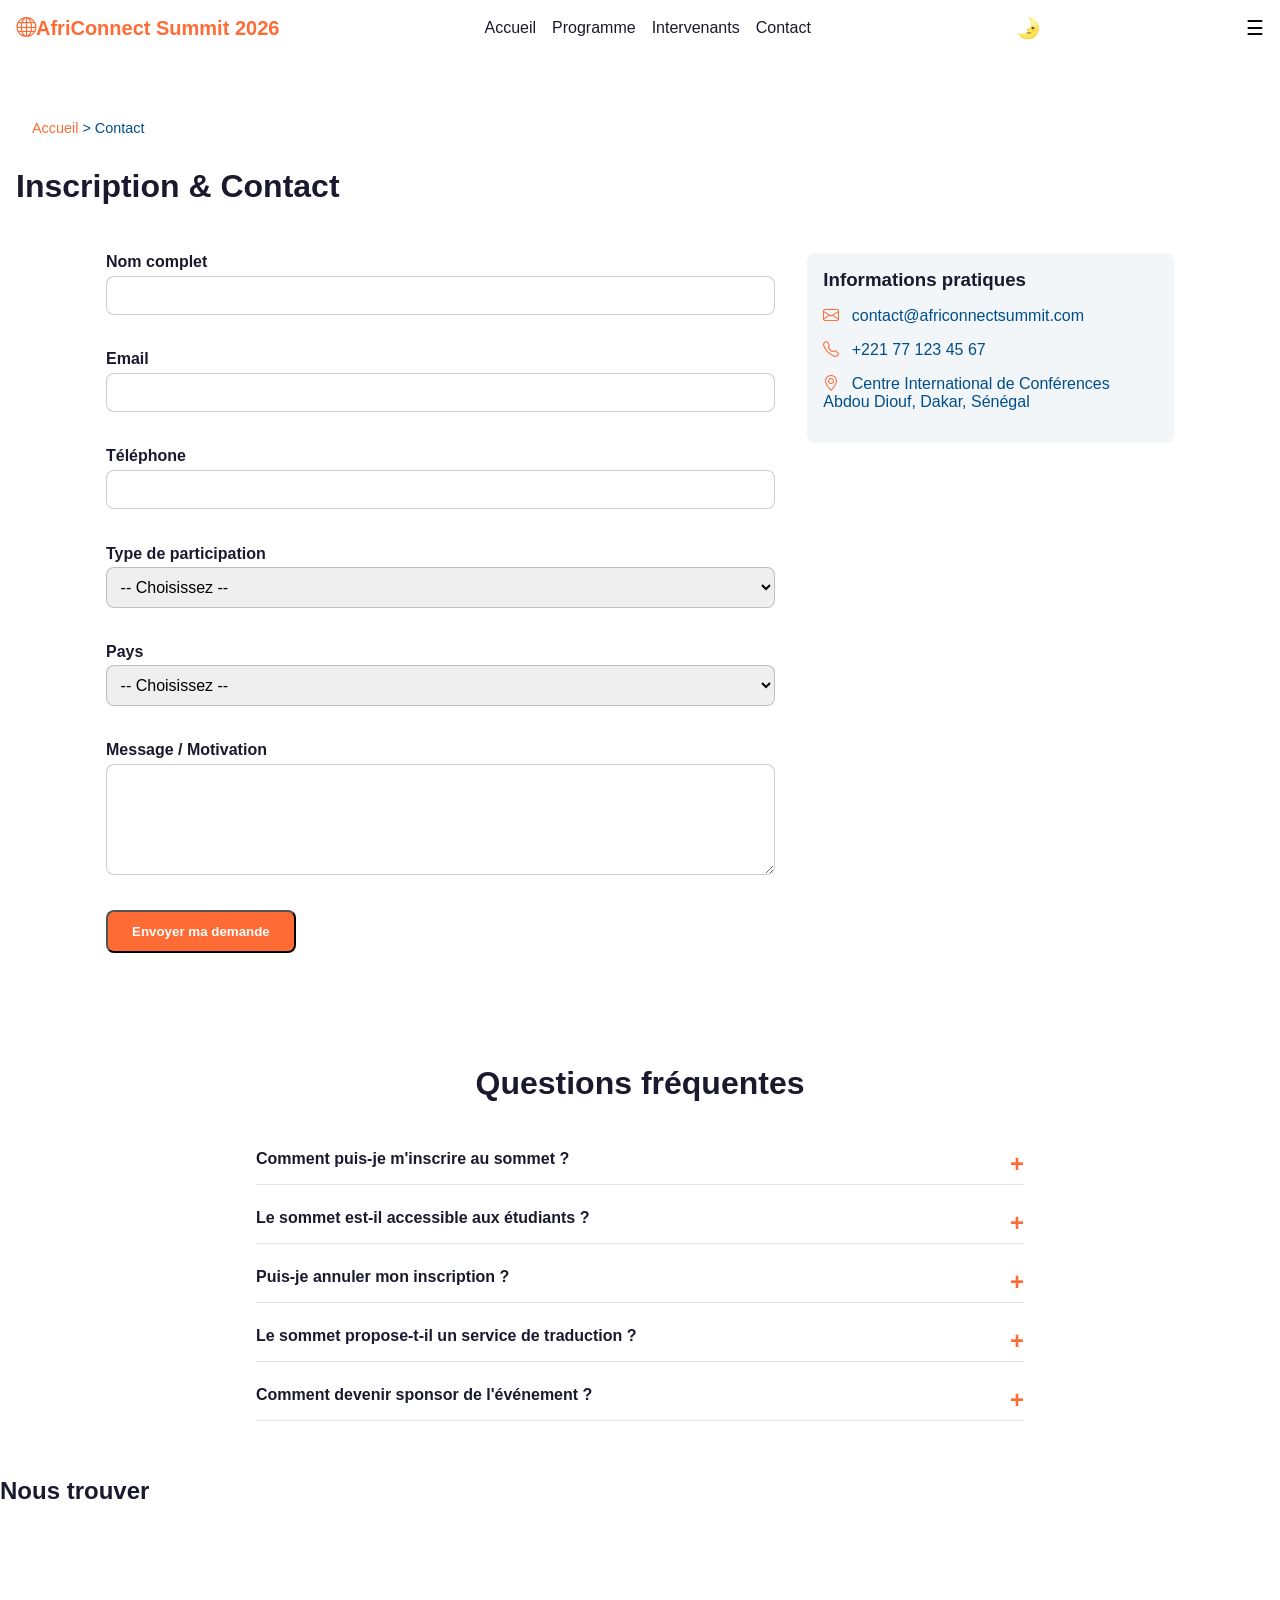
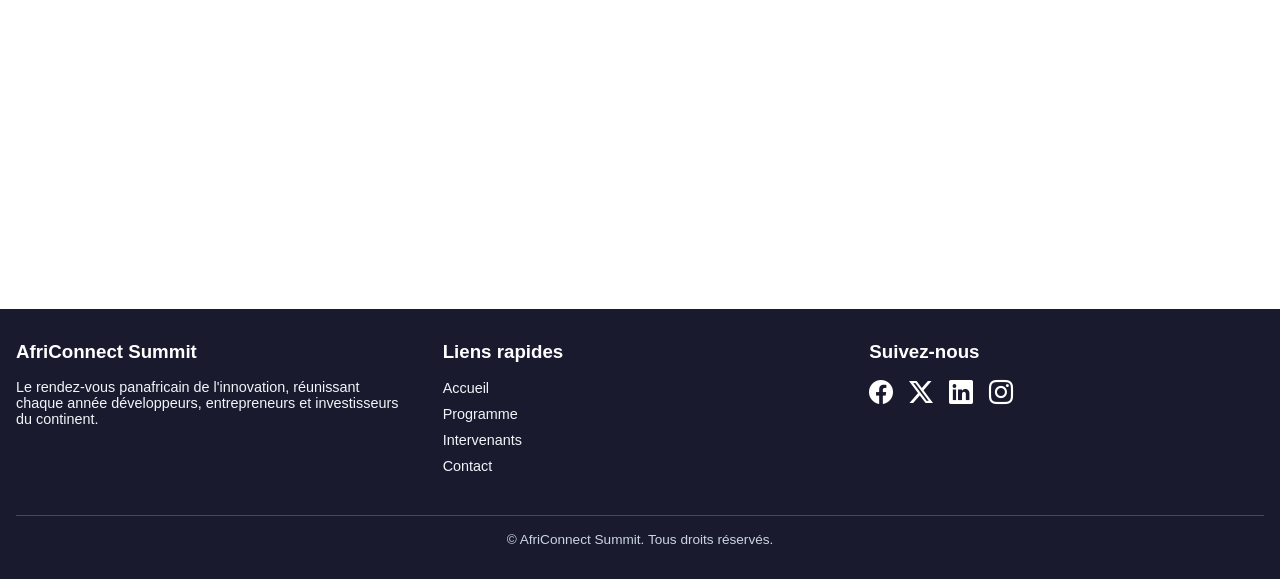
==== commit afae8dab: "Ajout de la carte Google Maps sur contact.html" ====
--- a/contact.html
+++ b/contact.html
@@ -165,6 +165,12 @@
         </section>
 
         <section id="carte">
+            <h2>Nous trouver</h2>
+            <iframe
+                src="https://www.google.com/maps/embed?pb=!1m18!1m12!1m3!1d3858.9999999999995!2d-17.447938!3d14.716677!2m3!1f0!2f0!3f0!3m2!1i1024!2i768!4f13.1!3m3!1m2!1s0x0%3A0x0!2zMTTCsDQzJzAwLjAiTiAxN8KwMjYnNTIuNiJX!5e0!3m2!1sfr!2ssn!4v1234567890"
+                width="100%" height="400" style="border:0;" allowfullscreen="" loading="lazy"
+                title="Localisation AfriConnect Summit à Dakar">
+            </iframe>
 
         </section>
     </main>
--- a/css/style.css
+++ b/css/style.css
@@ -803,4 +803,70 @@
 .form-group select.invalid,
 .form-group textarea.invalid {
   border-color: #DC2626;
+}
+/* FAQ ACCORDÉON (CSS PUR) */
+#faq {
+  padding: calc(var(--spacing-md) * 3) var(--spacing-md);
+  max-width: 800px;
+  margin: 0 auto;
+}
+
+#faq h2 {
+  font-family: var(--font-heading);
+  font-size: 2rem;
+  text-align: center;
+  margin-bottom: calc(var(--spacing-md) * 2);
+  color: var(--color-text);
+}
+
+.faq-item {
+  border-bottom: 1px solid rgba(0, 0, 0, 0.1);
+  margin-bottom: 0.5rem;
+}
+
+/* On cache complètement la checkbox, elle ne sert qu'à retenir l'état */
+.faq-toggle {
+  display: none;
+}
+
+.faq-question {
+  display: block;
+  padding: var(--spacing-md) 0;
+  font-family: var(--font-body);
+  font-weight: bold;
+  color: var(--color-text);
+  cursor: pointer;
+  position: relative;
+}
+
+/* Petite flèche qui indique l'état ouvert/fermé, via ::after */
+.faq-question::after {
+  content: "+";
+  position: absolute;
+  right: 0;
+  font-size: 1.5rem;
+  color: var(--color-primary);
+}
+
+/* La réponse est cachée par défaut (hauteur à 0) */
+.faq-answer {
+  max-height: 0;
+  overflow: hidden;
+  transition: max-height 0.3s ease;
+}
+
+.faq-answer p {
+  padding-bottom: var(--spacing-md);
+  color: var(--color-secondary);
+  font-family: var(--font-body);
+}
+
+/* LA RÈGLE CLÉ : quand la checkbox est cochée, on affiche la réponse juste après */
+.faq-toggle:checked ~ .faq-answer {
+  max-height: 300px;
+}
+
+/* Quand ouvert, la flèche devient un "-" */
+.faq-toggle:checked ~ .faq-question::after {
+  content: "−";
 }
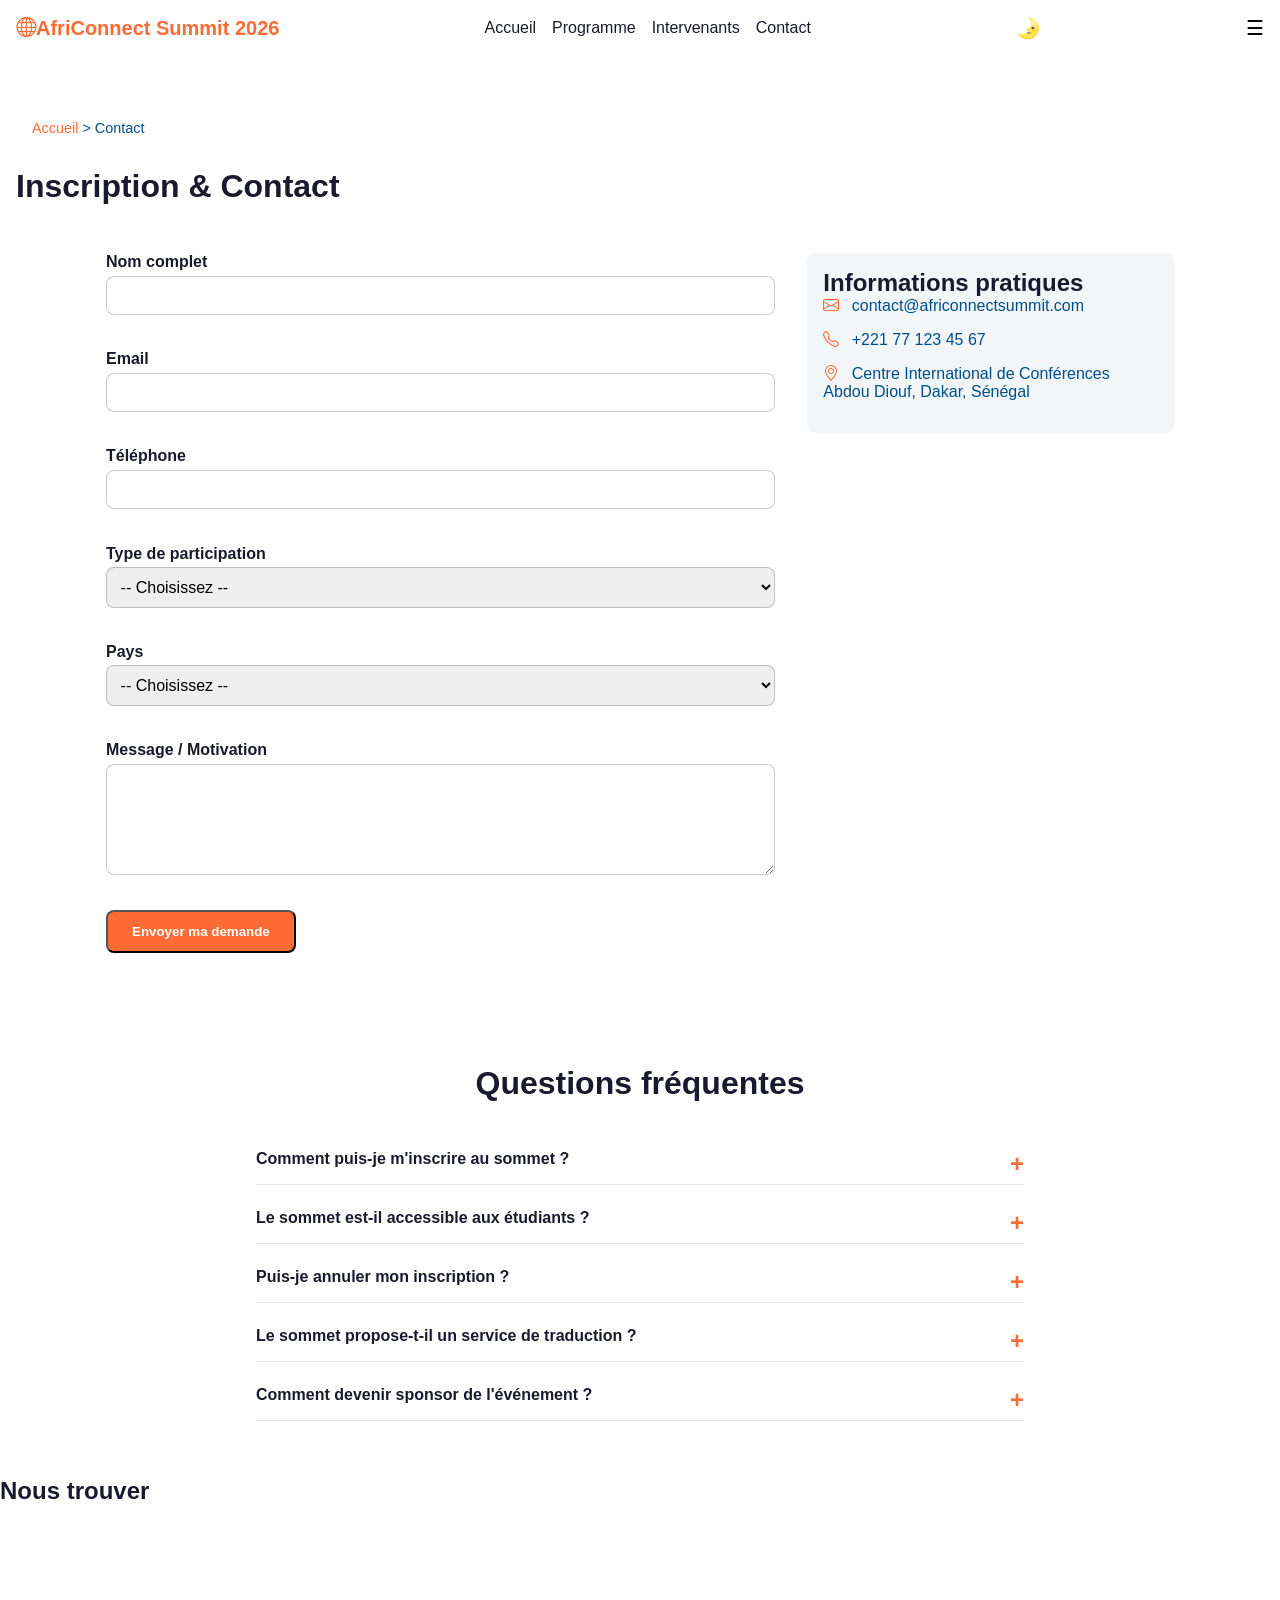
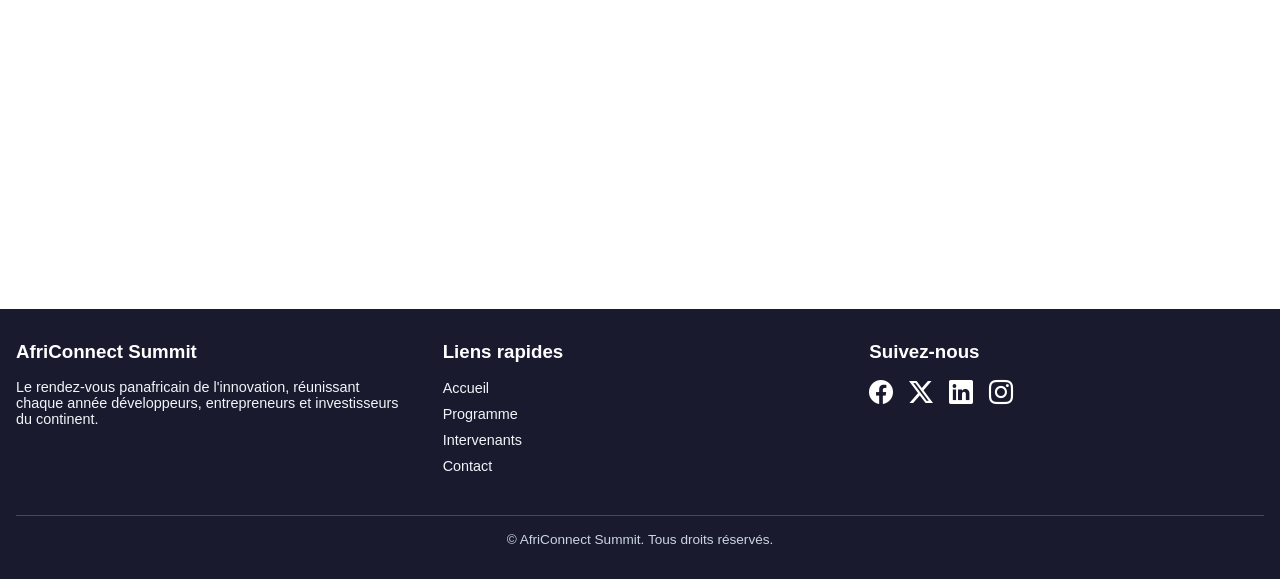
==== commit 3064977d: "Correction de l'URL de la carte Google Maps et des erreurs de validation W3C" ====
--- a/contact.html
+++ b/contact.html
@@ -102,7 +102,7 @@
                 </form>
 
                 <div class="contact-info">
-                    <h3>Informations pratiques</h3>
+                    <h2>Informations pratiques</h2>
                     <p><i class="bi bi-envelope"></i> contact@africonnectsummit.com</p>
                     <p><i class="bi bi-telephone"></i> +221 77 123 45 67</p>
                     <p><i class="bi bi-geo-alt"></i> Centre International de Conférences Abdou Diouf, Dakar, Sénégal</p>
@@ -166,10 +166,9 @@
 
         <section id="carte">
             <h2>Nous trouver</h2>
-            <iframe
-                src="https://www.google.com/maps/embed?pb=!1m18!1m12!1m3!1d3858.9999999999995!2d-17.447938!3d14.716677!2m3!1f0!2f0!3f0!3m2!1i1024!2i768!4f13.1!3m3!1m2!1s0x0%3A0x0!2zMTTCsDQzJzAwLjAiTiAxN8KwMjYnNTIuNiJX!5e0!3m2!1sfr!2ssn!4v1234567890"
-                width="100%" height="400" style="border:0;" allowfullscreen="" loading="lazy"
-                title="Localisation AfriConnect Summit à Dakar">
+            <iframe class="map-frame"
+                src="https://www.google.com/maps/embed?pb=!1m14!1m8!1m3!1d61847.60963870653!2d-17.4849!3d14.6928!3m2!1i1024!2i768!4f13.1!3m3!1m2!1s0x0%3A0x0!2zMTTCsDQxJzM0LjEiTiAxN8KwMjknMDUuNiJX!5e0!3m2!1sfr!2ssn!4v1690000000000"
+                height="400" allowfullscreen="" loading="lazy" title="Localisation AfriConnect Summit à Dakar">
             </iframe>
 
         </section>
--- a/css/style.css
+++ b/css/style.css
@@ -868,5 +868,9 @@
 
 /* Quand ouvert, la flèche devient un "-" */
 .faq-toggle:checked ~ .faq-question::after {
-  content: "−";
+  content: "-";
+}
+.map-frame {
+  width: 100%;
+  border: 0;
 }
